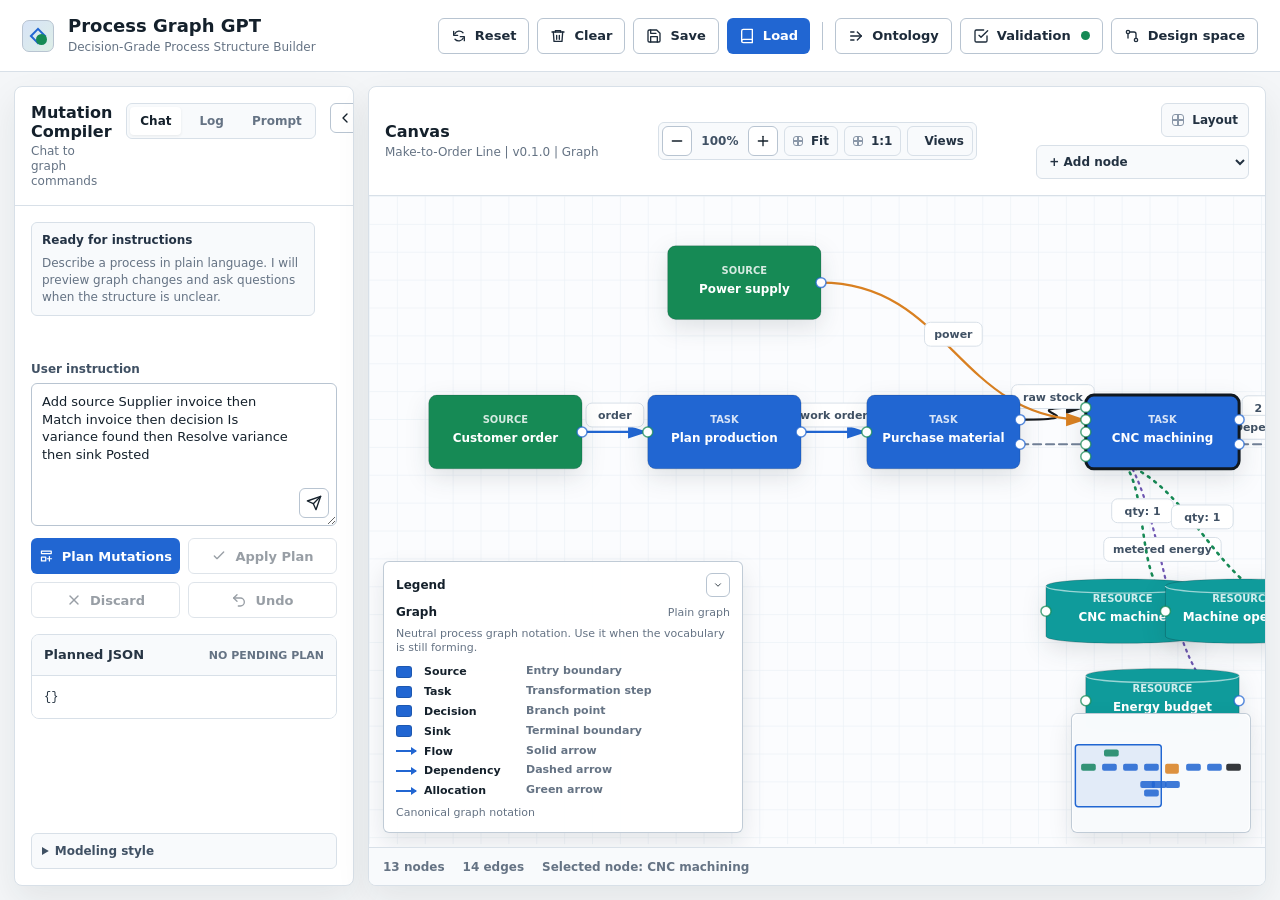
==== index.html @ a666ab30 "Initial process graph builder" ====
<!doctype html>
<html lang="en">
  <head>
    <meta charset="utf-8" />
    <meta name="viewport" content="width=device-width, initial-scale=1" />
    <title>Process Graph GPT + Canvas</title>
    <link rel="icon" href="data:," />
    <link rel="stylesheet" href="./styles.css?v=20260603k" />
  </head>
  <body>
    <div class="app-shell">
      <header class="topbar">
        <div class="brand">
          <span class="brand-mark" aria-hidden="true"></span>
          <div>
            <h1>Process Graph GPT</h1>
            <p>Decision-Grade Process Structure Builder</p>
          </div>
        </div>
        <div class="topbar-actions" aria-label="Graph actions">
          <button class="button secondary" id="resetGraphButton" type="button">
            <svg viewBox="0 0 24 24" aria-hidden="true"><path d="M4 5v6h6M20 19v-6h-6" /><path d="M5.6 9A7.5 7.5 0 0 1 18 7.1M18.4 15A7.5 7.5 0 0 1 6 16.9" /></svg>
            Reset
          </button>
          <button class="button secondary" id="clearGraphButton" type="button">
            <svg viewBox="0 0 24 24" aria-hidden="true"><path d="M3 6h18" /><path d="M8 6V4h8v2" /><path d="M19 6l-1 14H6L5 6" /><path d="M10 11v6M14 11v6" /></svg>
            Clear
          </button>
          <input id="importFileInput" type="file" accept="application/json,.json" hidden />
          <button class="button secondary" id="openSaveButton" type="button">
            <svg viewBox="0 0 24 24" aria-hidden="true"><path d="M19 21H5a2 2 0 0 1-2-2V5a2 2 0 0 1 2-2h11l5 5v11a2 2 0 0 1-2 2Z" /><path d="M17 21v-8H7v8" /><path d="M7 3v5h8" /></svg>
            Save
          </button>
          <button class="button primary" id="openLoadButton" type="button">
            <svg viewBox="0 0 24 24" aria-hidden="true"><path d="M4 19.5A2.5 2.5 0 0 1 6.5 17H20" /><path d="M6.5 2H20v20H6.5A2.5 2.5 0 0 1 4 19.5v-15A2.5 2.5 0 0 1 6.5 2Z" /></svg>
            Load
          </button>
          <span class="topbar-divider" aria-hidden="true"></span>
          <button class="button secondary" id="openOntologyButton" type="button">
            <svg viewBox="0 0 24 24" aria-hidden="true"><path d="M4 12h16" /><path d="m14 6 6 6-6 6" /><path d="M4 6h5" /><path d="M4 18h5" /></svg>
            Ontology
          </button>
          <button class="button secondary" id="openValidationButton" type="button">
            <svg viewBox="0 0 24 24" aria-hidden="true"><path d="m9 11 3 3L22 4" /><path d="M21 12v7a2 2 0 0 1-2 2H5a2 2 0 0 1-2-2V5a2 2 0 0 1 2-2h11" /></svg>
            Validation
            <span class="validation-status-dot" id="validationStatusDot" aria-hidden="true"></span>
          </button>
          <button class="button secondary" id="openDesignSpaceButton" type="button">
            <svg viewBox="0 0 24 24" aria-hidden="true"><circle cx="6" cy="6" r="2.5" /><circle cx="18" cy="18" r="2.5" /><path d="M8.5 6H15a3 3 0 0 1 3 3v6" /><path d="M6 8.5V15" /></svg>
            Design space
          </button>
        </div>
      </header>

      <main class="workspace" id="workspace">
        <aside class="panel chat-panel" id="leftPanel" aria-label="Mutation compiler">
          <div class="panel-header">
            <div>
              <h2>Mutation Compiler</h2>
              <p>Chat to graph commands</p>
            </div>
            <div class="tab-row" role="tablist" aria-label="Compiler views">
              <button class="tab is-active" type="button" data-tab="chat">Chat</button>
              <button class="tab" type="button" data-tab="log">Log</button>
              <button class="tab" type="button" data-tab="prompt">Prompt</button>
            </div>
            <button class="icon-button panel-toggle" id="toggleLeftPanelButton" type="button" title="Collapse left panel" aria-label="Collapse left menu" aria-expanded="true">
              <svg viewBox="0 0 24 24" aria-hidden="true"><path d="m15 6-6 6 6 6" /></svg>
            </button>
          </div>

          <section class="tab-panel is-active" id="chatTab">
            <div class="chat-scroll" id="chatScroll" aria-live="polite"></div>
            <div class="instruction-box">
              <label class="field">
                <span>User instruction</span>
                <textarea id="chatInput" rows="7">Add source Supplier invoice then Match invoice then decision Is variance found then Resolve variance then sink Posted</textarea>
              </label>
              <button class="icon-button send-instruction" id="sendInstructionButton" type="button" title="Send instruction">
                <svg viewBox="0 0 24 24" aria-hidden="true"><path d="M22 2 11 13" /><path d="m22 2-7 20-4-9-9-4Z" /></svg>
              </button>
            </div>
            <div class="button-row compiler-actions">
              <button class="button primary" id="planMutationsButton" type="button">
                <svg viewBox="0 0 24 24" aria-hidden="true"><path d="M4 4h16v4H4z" /><path d="M4 14h7v6H4z" /><path d="M17 13v7" /><path d="M13.5 16.5h7" /></svg>
                Plan Mutations
              </button>
              <button class="button secondary" id="applyPlanButton" type="button" disabled>
                <svg viewBox="0 0 24 24" aria-hidden="true"><path d="m5 12 4 4L19 6" /></svg>
                Apply Plan
              </button>
              <button class="button secondary" id="discardPlanButton" type="button" disabled>
                <svg viewBox="0 0 24 24" aria-hidden="true"><path d="M18 6 6 18" /><path d="m6 6 12 12" /></svg>
                Discard
              </button>
              <button class="button secondary" id="undoButton" type="button" disabled>
                <svg viewBox="0 0 24 24" aria-hidden="true"><path d="M9 14 4 9l5-5" /><path d="M4 9h10a6 6 0 0 1 0 12h-3" /></svg>
                Undo
              </button>
            </div>
            <div class="compiler-output">
              <div class="output-heading">
                <h3>Planned JSON</h3>
                <span id="planStatus">No pending plan</span>
              </div>
              <pre id="planPreview">{}</pre>
            </div>
          </section>

          <section class="tab-panel" id="logTab">
            <div class="mutation-log" id="mutationLog"></div>
          </section>

          <section class="tab-panel" id="promptTab">
            <div class="prompt-card">
              <h3>Compiler System Prompt</h3>
              <pre id="promptTemplate"></pre>
            </div>
          </section>

          <details class="modeling-style-section">
            <summary>Modeling style</summary>
            <div class="style-options" id="modelingStyleOptions"></div>
          </details>
        </aside>

        <section class="canvas-region" aria-label="Canvas">
          <div class="canvas-toolbar">
            <div>
              <h2>Canvas</h2>
              <p id="graphSubtitle">Graph model is the source of truth</p>
            </div>
            <div class="canvas-controls" aria-label="Canvas view controls">
              <button class="icon-button" type="button" id="zoomOutButton" title="Zoom out">
                <svg viewBox="0 0 24 24" aria-hidden="true"><path d="M5 12h14" /></svg>
              </button>
              <span id="zoomLevelLabel">100%</span>
              <button class="icon-button" type="button" id="zoomInButton" title="Zoom in">
                <svg viewBox="0 0 24 24" aria-hidden="true"><path d="M12 5v14" /><path d="M5 12h14" /></svg>
              </button>
              <button class="tool compact" type="button" id="fitCanvasButton" title="Fit graph to view">
                <span aria-hidden="true"></span> Fit
              </button>
              <button class="tool compact" type="button" id="resetViewButton" title="Reset zoom and pan">
                <span aria-hidden="true"></span> 1:1
              </button>
              <button class="tool compact" type="button" id="viewsButton" title="Views and filters" aria-haspopup="true" aria-expanded="false">
                <svg viewBox="0 0 24 24" aria-hidden="true"><path d="M3 5h18l-7 8v6l-4-2v-4z" /></svg> Views
              </button>
            </div>
            <div class="tool-palette" aria-label="Create nodes">
              <button class="tool layout" type="button" id="autoLayoutButton" title="Layout graph">
                <span aria-hidden="true"></span> Layout
              </button>
              <select class="tool-select" id="addNodeSelect" aria-label="Add a node to the canvas" title="Add a node">
                <option value="" selected>+ Add node</option>
                <option value="source">Source</option>
                <option value="task">Task</option>
                <option value="decision">Decision</option>
                <option value="sink">Sink</option>
                <option value="resource">Resource</option>
              </select>
            </div>
          </div>
          <div class="canvas-frame">
            <svg id="graphCanvas" role="img" aria-label="Editable process graph canvas"></svg>
            <div class="notation-legend" id="notationLegend" aria-live="polite"></div>
            <div class="canvas-minimap" id="canvasMinimap" aria-label="Canvas minimap"></div>
            <div class="views-popover" id="viewsPopover" aria-label="Views and filters" hidden>
              <div class="views-popover-header">
                <strong>Views &amp; filters</strong>
                <button class="icon-button" id="viewsCloseButton" type="button" title="Close" aria-label="Close views">
                  <svg viewBox="0 0 24 24" aria-hidden="true"><path d="M18 6 6 18" /><path d="m6 6 12 12" /></svg>
                </button>
              </div>
              <p class="views-hint">Dims everything outside the view. The graph is never changed.</p>
              <div class="views-section">
                <span class="views-label">Flow kinds</span>
                <div class="views-chips" id="viewFlowKindChips"></div>
              </div>
              <div class="views-section">
                <span class="views-label">Edge types</span>
                <div class="views-chips" id="viewEdgeTypeChips"></div>
              </div>
              <div class="views-section">
                <span class="views-label">Node types</span>
                <div class="views-chips" id="viewNodeTypeChips"></div>
              </div>
              <label class="checkbox-field">
                <input type="checkbox" id="viewFocusSelection" />
                <span>Focus on selection (1 hop)</span>
              </label>
              <button class="button secondary full" id="viewClearButton" type="button">Show full graph</button>
              <div class="views-section saved-views">
                <span class="views-label">Saved views</span>
                <div class="saved-views-list" id="savedViewsList"></div>
                <div class="saved-views-save">
                  <input type="text" id="savedViewNameInput" placeholder="View name" aria-label="Saved view name" />
                  <button class="button secondary" id="saveViewButton" type="button">Save current view</button>
                </div>
              </div>
            </div>
          </div>
          <div class="statusbar">
            <span id="nodeCount">0 nodes</span>
            <span id="edgeCount">0 edges</span>
            <span id="selectedStatus">Nothing selected</span>
            <span class="view-status" id="viewStatus" hidden></span>
          </div>
        </section>

      </main>
    </div>

    <div class="toast" id="toast" role="status" aria-live="polite"></div>

    <dialog class="library-dialog" id="libraryDialog" aria-label="Open or import a graph">
      <div class="library-header">
        <h2>Open / Import</h2>
        <button class="icon-button" id="closeLibraryButton" type="button" title="Close" aria-label="Close">
          <svg viewBox="0 0 24 24" aria-hidden="true"><path d="M18 6 6 18" /><path d="m6 6 12 12" /></svg>
        </button>
      </div>
      <div class="library-save-row">
        <button class="button primary full" id="openFilePickerButton" type="button">
          <svg viewBox="0 0 24 24" aria-hidden="true"><path d="M4 19.5A2.5 2.5 0 0 1 6.5 17H20" /><path d="M6.5 2H20v20H6.5A2.5 2.5 0 0 1 4 19.5v-15A2.5 2.5 0 0 1 6.5 2Z" /></svg>
          Open JSON file
        </button>
        <button class="button secondary full" id="importFromFileButton" type="button">
          <svg viewBox="0 0 24 24" aria-hidden="true"><path d="M12 15V3" /><path d="m7 8 5-5 5 5" /><path d="M5 21h14" /></svg>
          Import JSON file
        </button>
      </div>
      <div class="library-list" id="libraryList"></div>
    </dialog>

    <dialog class="library-dialog" id="saveDialog" aria-label="Save graph">
      <div class="library-header">
        <h2>Save</h2>
        <button class="icon-button" id="closeSaveButton" type="button" title="Close" aria-label="Close save">
          <svg viewBox="0 0 24 24" aria-hidden="true"><path d="M18 6 6 18" /><path d="m6 6 12 12" /></svg>
        </button>
      </div>
      <div class="save-dialog-body">
        <label class="field">
          <span>Graph name</span>
          <input id="saveGraphName" type="text" placeholder="Graph name" aria-label="Graph name" />
        </label>
        <button class="button primary full" id="saveToLibraryButton" type="button">
          <svg viewBox="0 0 24 24" aria-hidden="true"><path d="M19 21H5a2 2 0 0 1-2-2V5a2 2 0 0 1 2-2h11l5 5v11a2 2 0 0 1-2 2Z" /><path d="M17 21v-8H7v8" /><path d="M7 3v5h8" /></svg>
          Save to Library
        </button>
        <div class="file-save-status" id="fileSaveStatus">No opened file</div>
        <button class="button primary full" id="saveToOpenedFileButton" type="button">
          <svg viewBox="0 0 24 24" aria-hidden="true"><path d="M19 21H5a2 2 0 0 1-2-2V5a2 2 0 0 1 2-2h11l5 5v11a2 2 0 0 1-2 2Z" /><path d="M17 21v-8H7v8" /><path d="M7 3v5h8" /></svg>
          Save to opened file
        </button>
        <button class="button secondary full" id="saveAsFileButton" type="button">
          <svg viewBox="0 0 24 24" aria-hidden="true"><path d="M12 3v12" /><path d="m7 10 5 5 5-5" /><path d="M5 21h14" /></svg>
          Save as JSON file
        </button>
        <button class="button secondary full" id="saveExportJsonButton" type="button">
          <svg viewBox="0 0 24 24" aria-hidden="true"><path d="M12 3v12" /><path d="m7 10 5 5 5-5" /><path d="M5 21h14" /></svg>
          Export JSON
        </button>
        <button class="button secondary full" id="saveExportMarkdownButton" type="button">
          <svg viewBox="0 0 24 24" aria-hidden="true"><path d="M12 3v12" /><path d="m7 10 5 5 5-5" /><path d="M5 21h14" /></svg>
          Export Markdown
        </button>
        <button class="button secondary full" id="saveExportDesignSpaceButton" type="button">
          <svg viewBox="0 0 24 24" aria-hidden="true"><circle cx="6" cy="6" r="2.5" /><circle cx="18" cy="18" r="2.5" /><path d="M8.5 6H15a3 3 0 0 1 3 3v6" /><path d="M6 8.5V15" /></svg>
          Export design space
        </button>
        <button class="button secondary full" id="saveCopyJsonButton" type="button">
          <svg viewBox="0 0 24 24" aria-hidden="true"><rect x="8" y="8" width="11" height="11" rx="2" /><path d="M5 15H4a2 2 0 0 1-2-2V5a2 2 0 0 1 2-2h8a2 2 0 0 1 2 2v1" /></svg>
          Copy JSON
        </button>
      </div>
    </dialog>

    <dialog class="element-editor-dialog" id="elementEditorDialog" aria-label="Element editor">
      <div class="element-editor-header">
        <h2 id="elementEditorTitle">Edit element</h2>
        <div class="element-editor-tabs tab-row" role="tablist" aria-label="Editor views">
          <button class="tab is-active" type="button" data-editor-tab="details">Details</button>
          <button class="tab" type="button" data-editor-tab="constraints">Constraints</button>
        </div>
        <button class="icon-button" id="closeElementEditorButton" type="button" title="Close" aria-label="Close element editor">
          <svg viewBox="0 0 24 24" aria-hidden="true"><path d="M18 6 6 18" /><path d="m6 6 12 12" /></svg>
        </button>
      </div>
      <div class="element-editor-body">
        <div class="editor-tab-panel is-active" id="editorDetailsPanel">
          <section class="inspector-section" id="inspectorContent"></section>
        </div>
        <div class="editor-tab-panel" id="editorConstraintsPanel">
          <section class="inspector-section" id="elementConstraints"></section>
        </div>
      </div>
    </dialog>

    <dialog class="library-dialog app-dialog" id="ontologyDialog" aria-label="Ontology">
      <div class="library-header">
        <h2>Ontology</h2>
        <button class="icon-button" id="closeOntologyButton" type="button" title="Close" aria-label="Close ontology">
          <svg viewBox="0 0 24 24" aria-hidden="true"><path d="M18 6 6 18" /><path d="m6 6 12 12" /></svg>
        </button>
      </div>
      <div class="app-dialog-body">
        <section class="inspector-section">
          <label class="field">
            <span>Search ontology</span>
            <input id="ontologySearchInput" type="search" placeholder="Find type, property, edge, resource..." />
          </label>
          <button class="button secondary full" id="inferOntologyButton" type="button">
            <svg viewBox="0 0 24 24" aria-hidden="true"><path d="M4 12h16" /><path d="m14 6 6 6-6 6" /><path d="M4 6h5" /><path d="M4 18h5" /></svg>
            Infer From Graph
          </button>
        </section>
        <section class="inspector-section ontology-content" id="ontologyContent"></section>
      </div>
    </dialog>


    <dialog class="library-dialog app-dialog" id="validationDialog" aria-label="Validation">
      <div class="library-header">
        <div class="validation-dialog-title">
          <h2>Validation</h2>
          <span id="readinessBadge">Checking</span>
        </div>
        <button class="icon-button" id="closeValidationButton" type="button" title="Close" aria-label="Close validation">
          <svg viewBox="0 0 24 24" aria-hidden="true"><path d="M18 6 6 18" /><path d="m6 6 12 12" /></svg>
        </button>
      </div>
      <div class="app-dialog-body">
        <section class="inspector-section validation-section">
          <label class="checkbox-field">
            <input type="checkbox" id="allowCyclesInput" />
            <span>Allow rework cycles</span>
          </label>
          <label class="checkbox-field">
            <input type="checkbox" id="validateViewInput" />
            <span>Validate current view only</span>
          </label>
          <div class="validation-scope-note" id="validationScopeNote" hidden></div>
          <div class="validation-list" id="validationList"></div>
        </section>
      </div>
    </dialog>

    <dialog class="library-dialog app-dialog" id="designSpaceDialog" aria-label="Design space">
      <div class="library-header">
        <h2>Design space</h2>
        <button class="icon-button" id="closeDesignSpaceButton" type="button" title="Close" aria-label="Close design space">
          <svg viewBox="0 0 24 24" aria-hidden="true"><path d="M18 6 6 18" /><path d="m6 6 12 12" /></svg>
        </button>
      </div>
      <div class="app-dialog-body">
        <section class="inspector-section design-space-section">
          <h3>Decision variables</h3>
          <p class="type-help">Derived from element annotations (read-only). Mark a property variable, add a node variant, or flag an edge reroutable/eliminable to populate this.</p>
          <div class="design-space-variables" id="designSpaceVariables"></div>
        </section>
        <section class="inspector-section design-space-section">
          <h3>Objectives</h3>
          <p class="type-help">What the external search optimizes or must satisfy. Metric is free text; examples: margin_gain, feasibility, uncertainty, throughput, change_cost, change_time.</p>
          <div class="design-space-objectives" id="designSpaceObjectives"></div>
        </section>
        <section class="inspector-section design-space-section">
          <h3>Budgets</h3>
          <p class="type-help">Limits the search must respect (e.g. total change_cost or change_time).</p>
          <div class="design-space-budgets" id="designSpaceBudgets"></div>
        </section>
        <section class="inspector-section design-space-section">
          <h3>Notes</h3>
          <label class="field">
            <span>Guidance for the LLM &rarr; tool conversion</span>
            <textarea id="designSpaceNotes" rows="4" placeholder="Free-text guidance: what to explore, trade-offs, and the intent behind the move set."></textarea>
          </label>
        </section>
      </div>
    </dialog>

    <script src="./app.js?v=20260603l" defer></script>
  </body>
</html>
---- styles.css ----
:root {
  color-scheme: light;
  --bg: #f4f6f8;
  --surface: #ffffff;
  --surface-2: #f8fafc;
  --canvas: #fbfcfe;
  --text: #14202b;
  --muted: #657384;
  --faint: #8a97a8;
  --border: #d8e0e8;
  --border-strong: #b8c4d1;
  --blue: #2166d2;
  --blue-soft: #e8f0ff;
  --green: #168a55;
  --green-soft: #e5f6ed;
  --orange: #d98021;
  --orange-soft: #fff0dc;
  --black: #15181d;
  --danger: #bd2c2c;
  --danger-soft: #fff0f0;
  --shadow: 0 14px 34px rgba(20, 32, 43, 0.08);
  --radius: 8px;
  --radius-sm: 6px;
  --font: Inter, ui-sans-serif, system-ui, -apple-system, BlinkMacSystemFont, "Segoe UI", Arial, sans-serif;
}

* {
  box-sizing: border-box;
}

html,
body {
  height: 100%;
}

body {
  margin: 0;
  min-width: 320px;
  background: var(--bg);
  color: var(--text);
  font-family: var(--font);
  letter-spacing: 0;
}

button,
input,
select,
textarea {
  font: inherit;
}

button {
  border: 0;
}

.app-shell {
  height: 100vh;
  min-height: 0;
  display: flex;
  flex-direction: column;
  overflow: hidden;
}

.topbar {
  height: 72px;
  display: flex;
  align-items: center;
  justify-content: space-between;
  gap: 24px;
  padding: 0 22px;
  background: var(--surface);
  border-bottom: 1px solid var(--border);
}

.brand {
  display: flex;
  align-items: center;
  gap: 14px;
  min-width: 0;
}

.brand-mark {
  width: 32px;
  height: 32px;
  border-radius: 7px;
  background:
    linear-gradient(135deg, rgba(33, 102, 210, 0.18), rgba(22, 138, 85, 0.14)),
    #ffffff;
  border: 1px solid var(--border-strong);
  position: relative;
  flex: 0 0 auto;
}

.brand-mark::before,
.brand-mark::after {
  content: "";
  position: absolute;
  inset: 9px;
  border: 2px solid var(--blue);
  transform: rotate(45deg);
}

.brand-mark::after {
  width: 7px;
  height: 7px;
  inset: auto 6px 6px auto;
  border-radius: 50%;
  background: var(--green);
  border-color: var(--green);
  transform: none;
}

h1,
h2,
h3,
p {
  margin: 0;
}

h1 {
  font-size: 18px;
  line-height: 1.15;
  font-weight: 720;
}

.brand p,
.panel-header p,
.canvas-toolbar p {
  margin-top: 3px;
  color: var(--muted);
  font-size: 12px;
  line-height: 1.25;
}

.topbar-actions,
.button-row,
.tool-palette,
.tab-row {
  display: flex;
  align-items: center;
  gap: 8px;
}

.definition-actions {
  justify-content: flex-end;
  flex-wrap: wrap;
}

.tab-panel > .button-row {
  margin-top: 12px;
}

.compiler-actions {
  display: grid;
  grid-template-columns: repeat(2, minmax(0, 1fr));
  align-items: stretch;
}

.compiler-actions .button {
  width: 100%;
  min-width: 0;
  padding-inline: 8px;
}

.workspace {
  min-height: 0;
  flex: 1;
  display: grid;
  --left-col: minmax(284px, 340px);
  grid-template-columns: var(--left-col) minmax(460px, 1fr);
  gap: 14px;
  padding: 14px;
}

.workspace.left-collapsed {
  --left-col: 48px;
}

.panel,
.canvas-region {
  min-height: 0;
  background: var(--surface);
  border: 1px solid var(--border);
  border-radius: var(--radius);
  box-shadow: var(--shadow);
}

.panel {
  display: flex;
  flex-direction: column;
  overflow: hidden;
}

.panel.is-collapsed {
  min-width: 48px;
}

.panel-header,
.canvas-toolbar {
  display: flex;
  align-items: flex-start;
  justify-content: space-between;
  gap: 14px;
  padding: 16px;
  border-bottom: 1px solid var(--border);
}

.panel-header.compact {
  align-items: stretch;
  padding: 12px;
  flex-direction: row;
}

.panel-toggle {
  flex: 0 0 auto;
}

.chat-panel.is-collapsed .panel-header {
  height: 100%;
  align-items: center;
  justify-content: center;
  padding: 8px;
  border-bottom: 0;
}

.chat-panel.is-collapsed {
  position: relative;
}

.chat-panel.is-collapsed::after {
  content: "Menu";
  position: absolute;
  left: 50%;
  top: 58px;
  transform: translateX(-50%);
  writing-mode: vertical-rl;
  color: var(--muted);
  font-size: 11px;
  font-weight: 760;
  letter-spacing: 0;
}

.chat-panel.is-collapsed .panel-header > div,
.chat-panel.is-collapsed .tab-panel,
.chat-panel.is-collapsed .modeling-style-section {
  display: none;
}

h2 {
  font-size: 16px;
  line-height: 1.2;
  font-weight: 720;
}

h3 {
  color: #273544;
  font-size: 13px;
  line-height: 1.2;
  font-weight: 720;
}

.tab-row {
  padding: 3px;
  background: var(--surface-2);
  border: 1px solid var(--border);
  border-radius: var(--radius-sm);
}

.tab {
  min-height: 28px;
  padding: 0 10px;
  border-radius: 4px;
  background: transparent;
  color: var(--muted);
  cursor: pointer;
  font-size: 12px;
  font-weight: 650;
}

.tab.is-active {
  background: var(--surface);
  color: var(--text);
  box-shadow: 0 1px 3px rgba(20, 32, 43, 0.08);
}

.tab-panel {
  display: none;
  min-height: 0;
  flex: 1;
  overflow: auto;
  padding: 16px;
}

#chatTab.is-active {
  display: flex;
  flex-direction: column;
}

.chat-scroll {
  min-height: 128px;
  max-height: 260px;
  overflow-y: auto;
  display: grid;
  align-content: start;
  gap: 8px;
  margin-bottom: 12px;
  padding-right: 4px;
}

.chat-message {
  display: grid;
  gap: 6px;
  max-width: 94%;
  padding: 10px;
  border: 1px solid var(--border);
  border-radius: var(--radius-sm);
  background: var(--surface-2);
}

.chat-message.user {
  justify-self: end;
  background: var(--blue-soft);
  border-color: rgba(33, 102, 210, 0.24);
}

.chat-message.assistant {
  justify-self: start;
}

.chat-message strong {
  color: #243345;
  font-size: 12px;
  line-height: 1.3;
}

.chat-message p,
.chat-message li {
  color: var(--muted);
  font-size: 12px;
  line-height: 1.4;
}

.chat-message p,
.chat-message ul {
  margin: 0;
}

.chat-message ul {
  padding-left: 18px;
}

.instruction-box {
  position: relative;
}

.instruction-box textarea {
  padding-right: 48px;
}

.send-instruction {
  position: absolute;
  right: 8px;
  bottom: 8px;
  color: var(--blue);
}

.modeling-style-section {
  display: grid;
  gap: 10px;
  margin: 0 16px 16px;
  padding: 10px;
  border: 1px solid var(--border);
  border-radius: var(--radius-sm);
  background: var(--surface-2);
}

.modeling-style-section summary {
  cursor: pointer;
  color: #405164;
  font-size: 12px;
  font-weight: 720;
}

.modeling-style-section[open] summary {
  margin-bottom: 10px;
}

.style-options {
  display: grid;
  grid-template-columns: 1fr 1fr;
  gap: 8px;
}

.style-option {
  min-height: 34px;
  display: flex;
  align-items: center;
  gap: 8px;
  padding: 7px 9px;
  border: 1px solid var(--border);
  border-radius: var(--radius-sm);
  background: var(--surface-2);
  color: #233242;
  cursor: pointer;
  font-size: 12px;
  font-weight: 720;
}

.style-option input {
  width: 14px;
  min-height: 14px;
}

.tab-panel.is-active {
  display: block;
}

.field {
  display: grid;
  gap: 7px;
}

.field span,
.checkbox-field span {
  color: #405164;
  font-size: 12px;
  font-weight: 680;
}

textarea,
input,
select {
  width: 100%;
  min-height: 36px;
  border: 1px solid var(--border-strong);
  border-radius: var(--radius-sm);
  background: #ffffff;
  color: var(--text);
  padding: 9px 10px;
  outline: none;
  font-size: 13px;
  line-height: 1.35;
}

textarea {
  resize: vertical;
  min-height: 132px;
}

textarea:focus,
input:focus,
select:focus {
  border-color: var(--blue);
  box-shadow: 0 0 0 3px rgba(33, 102, 210, 0.14);
}

.button {
  min-height: 36px;
  display: inline-flex;
  align-items: center;
  justify-content: center;
  gap: 8px;
  padding: 0 12px;
  border-radius: var(--radius-sm);
  cursor: pointer;
  font-size: 13px;
  font-weight: 700;
  transition: transform 160ms ease, background 160ms ease, border 160ms ease, color 160ms ease;
  white-space: nowrap;
}

.button svg,
.icon-button svg {
  width: 16px;
  height: 16px;
  fill: none;
  stroke: currentColor;
  stroke-width: 2;
  stroke-linecap: round;
  stroke-linejoin: round;
}

.button.primary {
  background: var(--blue);
  color: #ffffff;
}

.button.secondary {
  background: #ffffff;
  color: #1d2b3a;
  border: 1px solid var(--border-strong);
}

.button.full {
  width: 100%;
}

.button:disabled {
  cursor: not-allowed;
  opacity: 0.45;
}

.button:not(:disabled):hover,
.tool:hover,
.icon-button:hover {
  transform: translateY(-1px);
}

.compiler-output {
  margin-top: 16px;
  border: 1px solid var(--border);
  border-radius: var(--radius);
  overflow: hidden;
}

.output-heading,
.section-title {
  display: flex;
  align-items: center;
  justify-content: space-between;
  gap: 10px;
}

.section-toggle {
  display: inline-flex;
  align-items: center;
  gap: 8px;
  min-height: 30px;
  padding: 0;
  background: transparent;
  color: var(--text);
  cursor: pointer;
  font-size: 13px;
  font-weight: 760;
}

.section-toggle small {
  color: var(--muted);
  font-size: 11px;
  font-weight: 760;
}

.output-heading {
  padding: 12px;
  background: var(--surface-2);
  border-bottom: 1px solid var(--border);
}

.output-heading span,
#readinessBadge {
  color: var(--muted);
  font-size: 11px;
  font-weight: 760;
  text-transform: uppercase;
}

pre {
  margin: 0;
  white-space: pre-wrap;
  word-break: break-word;
  color: #263442;
  font: 12px/1.5 "SFMono-Regular", Consolas, "Liberation Mono", monospace;
}

#planPreview,
#promptTemplate {
  max-height: 360px;
  overflow: auto;
  padding: 12px;
  background: #ffffff;
}

.prompt-card {
  border: 1px solid var(--border);
  border-radius: var(--radius);
  overflow: hidden;
}

.prompt-card h3 {
  padding: 12px;
  background: var(--surface-2);
  border-bottom: 1px solid var(--border);
}

.mutation-log {
  display: grid;
  gap: 10px;
}

.log-entry,
.validation-item,
.resource-item,
.constraint-item {
  border: 1px solid var(--border);
  border-radius: var(--radius-sm);
  background: var(--surface-2);
  padding: 10px;
}

.log-entry strong,
.validation-item strong {
  display: block;
  color: #263442;
  font-size: 12px;
  line-height: 1.3;
}

.log-entry span,
.validation-item span,
.resource-item span,
.constraint-item span {
  display: block;
  margin-top: 4px;
  color: var(--muted);
  font-size: 12px;
  line-height: 1.35;
}

.canvas-region {
  display: flex;
  flex-direction: column;
  overflow: hidden;
}

.canvas-toolbar {
  align-items: center;
  flex-wrap: wrap;
}

.canvas-controls {
  display: inline-flex;
  align-items: center;
  gap: 6px;
  padding: 3px;
  border: 1px solid var(--border);
  border-radius: var(--radius-sm);
  background: var(--surface-2);
}

.canvas-controls #zoomLevelLabel {
  min-width: 44px;
  color: #405164;
  font-size: 12px;
  font-weight: 760;
  text-align: center;
}

.tool-palette {
  flex-wrap: wrap;
  justify-content: flex-end;
}

.tool {
  min-height: 34px;
  display: inline-flex;
  align-items: center;
  gap: 8px;
  padding: 0 10px;
  border-radius: var(--radius-sm);
  background: var(--surface-2);
  border: 1px solid var(--border);
  color: #233242;
  cursor: pointer;
  font-size: 12px;
  font-weight: 760;
}

.tool span {
  width: 12px;
  height: 12px;
  border-radius: 3px;
  display: inline-block;
}

.tool-select {
  min-height: 34px;
  padding: 0 8px;
  border-radius: var(--radius-sm);
  background: var(--surface-2);
  border: 1px solid var(--border);
  color: #233242;
  cursor: pointer;
  font-size: 12px;
  font-weight: 760;
  font-family: inherit;
}

.tool.source span {
  background: var(--green);
}

.tool.layout span {
  background:
    linear-gradient(90deg, transparent 44%, var(--faint) 44%, var(--faint) 56%, transparent 56%),
    linear-gradient(0deg, transparent 44%, var(--faint) 44%, var(--faint) 56%, transparent 56%);
  border: 1px solid var(--faint);
}

.tool.task span {
  background: var(--blue);
}

.tool.decision span {
  background: var(--orange);
  transform: rotate(45deg);
}

.tool.sink span {
  background: var(--black);
}

.tool.resource span {
  background: #0f9b9b;
  border-radius: 6px / 3px;
}

.tool.compact {
  min-height: 30px;
  padding: 0 8px;
}

.tool.compact span {
  width: 10px;
  height: 10px;
  border: 1px solid var(--faint);
  background:
    linear-gradient(90deg, transparent 42%, var(--faint) 42%, var(--faint) 58%, transparent 58%),
    linear-gradient(0deg, transparent 42%, var(--faint) 42%, var(--faint) 58%, transparent 58%);
}

.canvas-frame {
  position: relative;
  min-height: 0;
  flex: 1;
  background: var(--canvas);
  overflow: hidden;
}

.notation-legend {
  position: absolute;
  left: 14px;
  bottom: 14px;
  width: min(360px, calc(100% - 28px));
  max-height: 42%;
  overflow: auto;
  padding: 11px 12px;
  border: 1px solid rgba(184, 196, 209, 0.88);
  border-radius: var(--radius-sm);
  background: rgba(255, 255, 255, 0.93);
  box-shadow: 0 10px 24px rgba(20, 32, 43, 0.1);
  color: var(--text);
  pointer-events: auto;
}

.legend-bar {
  display: flex;
  align-items: center;
  justify-content: space-between;
  gap: 10px;
}

.legend-bar-label {
  font-size: 12px;
  font-weight: 720;
  color: var(--text);
}

.legend-bar .icon-button {
  width: 24px;
  height: 24px;
}

.legend-chevron {
  transition: transform 0.15s ease;
}

.notation-legend.is-collapsed .legend-chevron {
  transform: rotate(-90deg);
}

.legend-body {
  margin-top: 8px;
}

.notation-legend.is-collapsed {
  max-height: none;
  overflow: hidden;
}

.legend-heading {
  display: flex;
  align-items: baseline;
  justify-content: space-between;
  gap: 10px;
}

.legend-heading strong {
  font-size: 12px;
}

.legend-heading span,
.legend-row small,
.legend-refs,
.notation-legend p {
  color: var(--muted);
  font-size: 11px;
  line-height: 1.35;
}

.notation-legend p {
  margin: 6px 0 8px;
}

.legend-grid {
  display: grid;
  grid-template-columns: 1fr;
  gap: 5px;
}

.legend-row {
  display: grid;
  grid-template-columns: 22px 96px 1fr;
  align-items: center;
  gap: 6px;
  font-size: 11px;
  font-weight: 720;
}

.legend-node-swatch {
  width: 16px;
  height: 12px;
  border-radius: 3px;
  background: var(--blue);
  border: 1px solid rgba(16, 24, 32, 0.18);
  display: inline-block;
}

.legend-edge-swatch {
  width: 20px;
  height: 0;
  border-top: 2px solid #2166d2;
  position: relative;
  display: inline-block;
}

.legend-edge-swatch::after {
  content: "";
  position: absolute;
  right: -1px;
  top: -5px;
  border-left: 6px solid #2166d2;
  border-top: 4px solid transparent;
  border-bottom: 4px solid transparent;
}

.legend-refs {
  margin-top: 8px;
}

.legend-refs a {
  color: #1f56af;
  text-decoration: none;
}

.canvas-minimap {
  position: absolute;
  right: 14px;
  bottom: 14px;
  width: 180px;
  height: 120px;
  border: 1px solid rgba(184, 196, 209, 0.88);
  border-radius: var(--radius-sm);
  background: rgba(255, 255, 255, 0.94);
  box-shadow: 0 10px 24px rgba(20, 32, 43, 0.1);
  overflow: hidden;
  cursor: pointer;
}

.canvas-minimap svg {
  display: block;
  width: 100%;
  height: 100%;
}

.minimap-bg {
  fill: rgba(248, 250, 252, 0.95);
}

.minimap-node {
  fill: #2166d2;
  opacity: 0.86;
}

.minimap-node.source {
  fill: #168a55;
}

.minimap-node.decision {
  fill: #d98021;
}

.minimap-node.sink {
  fill: #15181d;
}

.minimap-viewport {
  fill: rgba(33, 102, 210, 0.1);
  stroke: #2166d2;
  stroke-width: 1.5;
}

#graphCanvas {
  display: block;
  width: 100%;
  height: 100%;
  min-height: 560px;
  cursor: default;
  user-select: none;
  touch-action: none;
}

#graphCanvas.is-panning {
  cursor: grabbing;
}

.statusbar {
  min-height: 38px;
  display: flex;
  align-items: center;
  gap: 18px;
  padding: 0 14px;
  border-top: 1px solid var(--border);
  background: var(--surface-2);
  color: var(--muted);
  font-size: 12px;
  font-weight: 650;
}

.sr-only {
  position: absolute;
  width: 1px;
  height: 1px;
  padding: 0;
  margin: -1px;
  overflow: hidden;
  clip: rect(0, 0, 0, 0);
  white-space: nowrap;
  border: 0;
}

.inspector-section {
  display: grid;
  gap: 12px;
  padding: 14px 16px;
  border-bottom: 1px solid var(--border);
}

.field-grid {
  display: grid;
  grid-template-columns: 1fr 1fr;
  gap: 10px;
}

.checkbox-field {
  display: flex;
  align-items: center;
  gap: 8px;
}

.checkbox-field input {
  width: 16px;
  min-height: 16px;
}

.icon-button {
  width: 30px;
  height: 30px;
  display: inline-flex;
  align-items: center;
  justify-content: center;
  border-radius: var(--radius-sm);
  border: 1px solid var(--border-strong);
  background: #ffffff;
  color: var(--text);
  cursor: pointer;
}

.validation-list,
.resource-list,
.constraint-list,
.list-editor,
.ontology-content {
  display: grid;
  gap: 8px;
}

.validation-item.ok {
  background: var(--green-soft);
  border-color: rgba(22, 138, 85, 0.28);
}

.validation-item.warn {
  background: var(--orange-soft);
  border-color: rgba(217, 128, 33, 0.35);
}

.validation-item.error {
  background: var(--danger-soft);
  border-color: rgba(189, 44, 44, 0.25);
}

.validation-item.info {
  background: var(--blue-soft);
  border-color: rgba(33, 102, 210, 0.28);
}

.validation-scope-note {
  color: var(--blue);
  font-size: 12px;
  line-height: 1.35;
  margin: 2px 0 4px;
  font-weight: 620;
}

.outside-view-notice {
  display: flex;
  flex-direction: column;
  align-items: flex-start;
  gap: 8px;
  margin-bottom: 12px;
  padding: 10px;
  border: 1px solid rgba(33, 102, 210, 0.28);
  border-radius: var(--radius-sm);
  background: var(--blue-soft);
  color: #1b3a66;
  font-size: 12px;
  line-height: 1.35;
}

.resource-item,
.constraint-item {
  display: grid;
  grid-template-columns: 1fr auto;
  gap: 10px;
  align-items: center;
}

.constraint-item {
  align-items: start;
}

.list-row,
.resource-requirement-row,
.flow-row,
.property-row,
.perspective-row,
.ontology-row {
  display: grid;
  gap: 8px;
  padding: 9px;
  border: 1px solid var(--border);
  border-radius: var(--radius-sm);
  background: var(--surface-2);
}

.perspective-row {
  grid-template-columns: 1fr auto;
  align-items: start;
}

.perspective-row .field:first-child {
  grid-column: 1 / -1;
}

.list-row {
  grid-template-columns: 1fr auto;
  align-items: end;
}

.list-row.add-node-form {
  grid-template-columns: 1fr;
}

.resource-requirement-row {
  grid-template-columns: 1fr 84px auto;
  align-items: end;
}

.flow-row {
  grid-template-columns: 1fr 116px 78px 78px auto;
  align-items: end;
}

/* DS-1: quantitative parameter editor (compact, inside a property row block) */
.property-row {
  grid-template-columns: 1fr 1fr auto;
  align-items: end;
  grid-auto-rows: min-content;
}

.property-row-tools {
  display: inline-flex;
  align-items: center;
  gap: 4px;
}

.param-toggle {
  font-weight: 760;
  font-style: italic;
  font-size: 15px;
  line-height: 1;
}

.param-toggle.is-active {
  border-color: var(--blue);
  color: var(--blue);
  background: var(--blue-soft);
}

.param-editor {
  grid-column: 1 / -1;
  display: grid;
  gap: 8px;
  margin-top: 2px;
  padding: 8px;
  border: 1px dashed var(--border-strong);
  border-radius: var(--radius-sm);
  background: var(--surface);
}

.param-row {
  display: grid;
  grid-template-columns: repeat(auto-fit, minmax(96px, 1fr));
  gap: 8px;
  align-items: end;
}

.param-percent {
  align-self: end;
  padding-bottom: 8px;
}

.param-enum {
  grid-column: 1 / -1;
}

.param-help {
  grid-column: 1 / -1;
}

.param-variable-toggle {
  margin-top: 2px;
}

/* DS-6: per-flow economics row (value/cost quantities) */
.flow-econ {
  grid-column: 1 / -1;
  display: grid;
  grid-template-columns: auto 1fr 1fr auto 1fr 1fr;
  gap: 6px;
  align-items: center;
  margin-top: 2px;
}

.flow-econ-label {
  font-size: 11px;
  font-weight: 700;
  color: var(--muted);
}

/* DS-5 / DS-7: small quantity grid (value + unit pairs) */
.quantity-grid {
  display: grid;
  grid-template-columns: auto 1fr 1fr;
  gap: 6px 8px;
  align-items: center;
}

.quantity-label {
  font-size: 12px;
  font-weight: 700;
  color: var(--muted);
}

.change-toggles {
  display: flex;
  flex-wrap: wrap;
  gap: 14px;
  margin-bottom: 6px;
}

.change-moves,
.node-variant {
  border-top: 1px solid var(--border);
  padding-top: 8px;
}

.ontology-group {
  display: grid;
  gap: 8px;
}

.ontology-heading {
  display: flex;
  align-items: center;
  justify-content: space-between;
  gap: 10px;
  padding-top: 6px;
}

.ontology-heading span,
.type-help {
  color: var(--muted);
  font-size: 12px;
  line-height: 1.35;
}

.constraint-meta {
  display: grid;
  justify-items: end;
  align-content: start;
  gap: 6px;
}

.definition-status {
  border: 1px solid var(--border-strong);
  border-radius: 999px;
  color: var(--muted);
  font-size: 11px;
  font-weight: 760;
  padding: 3px 8px;
}

.definition-status.suggested {
  border-color: #9bbcff;
  color: #1f56af;
  background: #eef5ff;
}

.definition-status.custom {
  border-color: #e0bd6c;
  color: #876000;
  background: #fff7df;
}

.definition-status.approved {
  border-color: #94c9ad;
  color: #137447;
  background: #ecf8f1;
}

.ontology-row strong {
  color: #243345;
  font-size: 12px;
  line-height: 1.25;
}

.ontology-row small {
  color: var(--muted);
  font-size: 11px;
  line-height: 1.3;
}

.ontology-row textarea {
  min-height: 64px;
}

.icon-button.danger {
  color: var(--danger);
}

.node-shape {
  cursor: grab;
  filter: drop-shadow(0 8px 12px rgba(18, 31, 45, 0.12));
}

.node-shape-detail,
.node-shape-detail-box {
  fill: none;
  stroke: rgba(255, 255, 255, 0.58);
  stroke-width: 1.4;
  pointer-events: none;
}

.node-shape-detail-box {
  stroke-width: 1.2;
}

.node-shape-accent {
  fill: rgba(255, 255, 255, 0.24);
  pointer-events: none;
}

.node-group.is-selected .node-shape {
  stroke: #101820;
  stroke-width: 3;
}

.node-group.is-preview {
  pointer-events: none;
  opacity: 0.86;
}

.node-group.is-preview .node-shape {
  fill: #929ba6;
  stroke: #5f6873;
  stroke-width: 2;
  stroke-dasharray: 6 4;
  filter: drop-shadow(0 8px 12px rgba(18, 31, 45, 0.08));
}

.node-group.is-preview .node-port {
  fill: #f4f6f8;
  stroke: #6e7782;
}

.node-group.is-preview .node-shape-detail,
.node-group.is-preview .node-shape-detail-box,
.node-group.is-preview .node-shape-accent {
  stroke: #f4f6f8;
}

.node-port {
  fill: #ffffff;
  stroke: rgba(20, 32, 43, 0.45);
  stroke-width: 1.5;
  pointer-events: auto;
}

.node-port.square {
  fill: #f8fbff;
}

.node-port.diamond {
  fill: #fffdf7;
}

.node-port.triangle {
  fill: #fffaf1;
}

.node-port.out {
  stroke: rgba(33, 102, 210, 0.75);
  cursor: crosshair;
}

.node-port.in {
  stroke: rgba(22, 138, 85, 0.75);
}

.node-label {
  pointer-events: none;
  fill: #ffffff;
  font-size: 12px;
  font-weight: 760;
  text-anchor: middle;
}

.node-type-label {
  pointer-events: none;
  fill: rgba(255, 255, 255, 0.82);
  font-size: 10px;
  font-weight: 680;
  text-anchor: middle;
  text-transform: uppercase;
}

.node-sink .node-label,
.node-sink .node-type-label {
  fill: #ffffff;
}

.edge-path {
  fill: none;
  stroke: #718096;
  stroke-width: 2.2;
  stroke-linecap: round;
}

.draft-edge {
  fill: none;
  stroke: #7b8490;
  stroke-width: 2.6;
  stroke-dasharray: 7 5;
  pointer-events: none;
}

.draft-edge.valid {
  stroke: var(--green);
}

.draft-edge.invalid {
  stroke: var(--orange);
}

.edge-path.dependency {
  stroke-dasharray: 8 5;
}

.edge-path.trigger {
  stroke: var(--blue);
}

.edge-path.feedback {
  stroke: var(--orange);
  stroke-dasharray: 6 5;
}

.edge-path.allocation {
  stroke: var(--green);
}

.edge-path.custom {
  stroke: #6f56b3;
  stroke-dasharray: 2 5;
}

.edge-hit {
  fill: none;
  stroke: transparent;
  stroke-width: 14;
  cursor: pointer;
}

.edge-group.is-selected .edge-path {
  stroke: #101820 !important;
  stroke-width: 3 !important;
}

.edge-group.is-preview {
  pointer-events: none;
  opacity: 0.88;
}

.edge-group.is-preview .edge-path {
  stroke: #7b8490 !important;
  stroke-width: 2.6 !important;
  stroke-dasharray: 6 5 !important;
}

.edge-group.is-preview .edge-label-bg {
  fill: #f1f3f5;
  stroke: #aab2bc;
}

.edge-group.is-preview .edge-label {
  fill: #4b5562;
}

.preview-note rect {
  fill: rgba(244, 246, 248, 0.94);
  stroke: #aab2bc;
}

.preview-note text {
  fill: #4b5562;
  font-size: 12px;
  font-weight: 760;
}

.edge-label-bg {
  fill: #ffffff;
  stroke: var(--border);
}

.edge-label {
  fill: #405164;
  font-size: 11px;
  font-weight: 700;
  text-anchor: middle;
}

.toast {
  position: fixed;
  right: 18px;
  bottom: 18px;
  max-width: min(360px, calc(100vw - 36px));
  padding: 12px 14px;
  border-radius: var(--radius);
  background: #101820;
  color: #ffffff;
  box-shadow: var(--shadow);
  font-size: 13px;
  font-weight: 650;
  opacity: 0;
  pointer-events: none;
  transform: translateY(8px);
  transition: opacity 160ms ease, transform 160ms ease;
}

.toast.is-visible {
  opacity: 1;
  transform: translateY(0);
}

@media (max-width: 1180px) {
  .workspace {
    grid-template-columns: minmax(280px, 330px) minmax(420px, 1fr);
  }

  .workspace.left-collapsed {
    grid-template-columns: 48px minmax(420px, 1fr);
  }
}

@media (max-width: 760px) {
  .topbar {
    height: auto;
    align-items: flex-start;
    flex-direction: column;
    padding: 14px;
  }

  .topbar-actions,
  .tool-palette,
  .canvas-controls {
    width: 100%;
    justify-content: flex-start;
    flex-wrap: wrap;
  }

  .workspace {
    grid-template-columns: 1fr;
    padding: 10px;
  }

  .workspace.left-collapsed {
    grid-template-columns: 1fr;
  }

  .chat-panel.is-collapsed .panel-header {
    height: 48px;
  }

  .chat-panel.is-collapsed::after {
    display: none;
  }

  .panel-header,
  .canvas-toolbar {
    align-items: flex-start;
    flex-direction: column;
  }

  #graphCanvas {
    height: 520px;
    min-height: 460px;
    min-width: 920px;
  }

  .canvas-frame {
    flex: 0 0 auto;
    height: 520px;
  }

  .notation-legend {
    left: 10px;
    bottom: 10px;
    width: min(300px, calc(100% - 20px));
    max-height: 34%;
  }

  .canvas-minimap {
    right: 10px;
    top: 10px;
    bottom: auto;
    width: 142px;
    height: 94px;
  }

  .field-grid {
    grid-template-columns: 1fr;
  }

  .style-options,
  .flow-row {
    grid-template-columns: 1fr;
  }

  .statusbar {
    flex-wrap: wrap;
    padding: 10px 14px;
  }
}

/* Graph library dialog */
.library-dialog {
  width: min(560px, 92vw);
  max-height: 80vh;
  padding: 0;
  border: 1px solid var(--border-strong);
  border-radius: var(--radius);
  background: var(--surface);
  color: var(--text);
  box-shadow: var(--shadow);
  font: inherit;
  overflow: hidden;
}

.library-dialog::backdrop {
  background: rgba(15, 28, 40, 0.45);
}

/* Relocated graph-level dialogs (Ontology / Constraints / Validation) reuse the
   library-dialog chrome via .app-dialog and add a scrollable body. */
.app-dialog[open] {
  display: flex;
  flex-direction: column;
}

.app-dialog[open] > .library-header {
  flex: 0 0 auto;
}

.app-dialog-body {
  flex: 1 1 auto;
  min-height: 0;
  overflow-y: auto;
}

.app-dialog-body .inspector-section {
  border-bottom: none;
}

.app-dialog-header-actions {
  display: flex;
  align-items: center;
  gap: 6px;
}

.validation-dialog-title {
  display: flex;
  align-items: baseline;
  gap: 10px;
  min-width: 0;
}

.validation-dialog-title h2 {
  margin: 0;
  font-size: 16px;
}

.validation-dialog-title #readinessBadge {
  font-size: 12px;
  font-weight: 650;
  color: var(--muted);
}

.topbar-divider {
  align-self: stretch;
  width: 1px;
  margin: 4px 4px;
  background: var(--border-strong);
}

.validation-status-dot {
  display: inline-block;
  width: 9px;
  height: 9px;
  margin-left: 2px;
  border-radius: 50%;
  background: var(--muted);
  box-shadow: 0 0 0 2px rgba(255, 255, 255, 0.5);
}

/* Design-space dialog (DS-2): derived-variable list + objective/budget rows. */
.design-space-section h3 {
  margin: 0 0 4px;
  font-size: 14px;
}

.design-space-variables {
  display: flex;
  flex-direction: column;
  gap: 6px;
}

.ds-variable-row {
  display: flex;
  align-items: baseline;
  gap: 8px;
  padding: 6px 8px;
  border: 1px solid var(--border);
  border-radius: 8px;
  background: var(--surface-muted, rgba(15, 28, 40, 0.03));
  font-size: 12px;
}

.ds-variable-tag {
  flex: 0 0 auto;
  padding: 1px 6px;
  border-radius: 6px;
  background: var(--border-strong);
  color: var(--text);
  font-weight: 650;
  font-size: 11px;
}

.ds-variable-target {
  flex: 0 0 auto;
  font-family: ui-monospace, SFMono-Regular, Menlo, monospace;
  font-weight: 600;
}

.ds-variable-summary {
  flex: 1 1 auto;
  color: var(--muted);
  min-width: 0;
  overflow: hidden;
  text-overflow: ellipsis;
  white-space: nowrap;
}

.design-space-objectives,
.design-space-budgets {
  display: flex;
  flex-direction: column;
  gap: 8px;
}

.ds-row {
  display: flex;
  align-items: center;
  gap: 6px;
}

.ds-row .ds-metric {
  flex: 1 1 auto;
  min-width: 0;
}

.ds-row .ds-select {
  flex: 0 0 auto;
}

.ds-row .ds-limit-value {
  flex: 0 0 90px;
}

.ds-row .ds-limit-unit {
  flex: 0 0 130px;
}

.ds-row input,
.ds-row select {
  padding: 6px 8px;
  border: 1px solid var(--border);
  border-radius: 8px;
  background: var(--surface);
  color: var(--text);
  font: inherit;
  font-size: 13px;
}

.element-editor-dialog {
  width: min(620px, 94vw);
  max-height: 85vh;
  padding: 0;
  border: 1px solid var(--border-strong);
  border-radius: var(--radius);
  background: var(--surface);
  color: var(--text);
  box-shadow: var(--shadow);
  font: inherit;
  overflow: hidden;
}

.element-editor-dialog[open] {
  display: flex;
  flex-direction: column;
}

.element-editor-dialog::backdrop {
  background: rgba(15, 28, 40, 0.45);
}

.element-editor-header {
  display: flex;
  align-items: center;
  justify-content: space-between;
  padding: 16px 18px;
  border-bottom: 1px solid var(--border);
  flex: 0 0 auto;
}

.element-editor-header h2 {
  margin: 0;
  font-size: 16px;
  min-width: 0;
  overflow: hidden;
  text-overflow: ellipsis;
  white-space: nowrap;
}

.element-editor-body {
  flex: 1 1 auto;
  min-height: 0;
  overflow-y: auto;
}

.element-editor-body .inspector-section {
  border-bottom: none;
}

.element-editor-header h2 {
  flex: 1 1 auto;
}

.element-editor-tabs {
  flex: 0 0 auto;
}

.editor-tab-panel {
  display: none;
}

.editor-tab-panel.is-active {
  display: block;
}

.inspector-hint .button {
  margin-top: 4px;
}

.library-header {
  display: flex;
  align-items: center;
  justify-content: space-between;
  padding: 16px 18px;
  border-bottom: 1px solid var(--border);
}

.library-header h2 {
  margin: 0;
  font-size: 16px;
}

.library-save-row {
  display: flex;
  flex-direction: column;
  gap: 8px;
  padding: 14px 18px;
  border-bottom: 1px solid var(--border);
}

.library-save-row input {
  flex: 1;
  min-width: 0;
  padding: 8px 10px;
  border: 1px solid var(--border-strong);
  border-radius: var(--radius-sm);
  background: var(--surface-2);
  color: var(--text);
  font: inherit;
}

.save-dialog-body {
  display: flex;
  flex-direction: column;
  gap: 10px;
  padding: 16px 18px 18px;
}

.save-dialog-body .field {
  margin-bottom: 4px;
}

.save-dialog-body input {
  width: 100%;
  padding: 8px 10px;
  border: 1px solid var(--border-strong);
  border-radius: var(--radius-sm);
  background: var(--surface-2);
  color: var(--text);
  font: inherit;
}

.file-save-status {
  border: 1px solid var(--border);
  border-radius: var(--radius-sm);
  background: var(--surface-2);
  color: var(--muted);
  font-size: 12px;
  line-height: 1.35;
  padding: 8px 10px;
}

.library-list {
  padding: 6px 12px 14px;
  max-height: 52vh;
  overflow-y: auto;
}

.library-empty {
  padding: 22px 12px;
  color: var(--muted);
  font-size: 13px;
  text-align: center;
}

.library-row {
  display: flex;
  align-items: center;
  justify-content: space-between;
  gap: 12px;
  padding: 10px 6px;
  border-bottom: 1px solid var(--border);
}

.library-row:last-child {
  border-bottom: none;
}

.library-row-main {
  display: flex;
  flex-direction: column;
  gap: 2px;
  min-width: 0;
}

.library-row-main strong {
  font-size: 14px;
}

.library-row-main span {
  color: var(--muted);
  font-size: 12px;
}

.library-row-actions {
  display: flex;
  flex: 0 0 auto;
  gap: 6px;
}

.library-row-actions .button {
  padding: 5px 10px;
  font-size: 12px;
}

.button.danger {
  color: var(--danger);
  border-color: var(--border-strong);
  background: var(--danger-soft);
}

/* Subgraph views / filter popover */
.node-group.is-dimmed,
.edge-group.is-dimmed {
  opacity: 0.14;
  pointer-events: none;
}

.views-popover {
  position: absolute;
  top: 12px;
  right: 12px;
  z-index: 6;
  width: 250px;
  max-height: calc(100% - 24px);
  overflow-y: auto;
  display: flex;
  flex-direction: column;
  gap: 10px;
  padding: 12px;
  background: var(--surface);
  border: 1px solid var(--border-strong);
  border-radius: var(--radius);
  box-shadow: var(--shadow);
}

.views-popover[hidden] {
  display: none;
}

.views-popover-header {
  display: flex;
  align-items: center;
  justify-content: space-between;
}

.views-popover-header strong {
  font-size: 13px;
}

.views-hint {
  margin: 0;
  color: var(--muted);
  font-size: 11px;
  line-height: 1.3;
}

.views-section {
  display: flex;
  flex-direction: column;
  gap: 5px;
}

.views-label {
  color: var(--faint);
  font-size: 11px;
  font-weight: 600;
  text-transform: uppercase;
  letter-spacing: 0.04em;
}

.views-chips {
  display: flex;
  flex-wrap: wrap;
  gap: 5px;
}

.view-chip {
  padding: 3px 9px;
  border: 1px solid var(--border-strong);
  border-radius: 999px;
  background: var(--surface-2);
  color: var(--muted);
  font: inherit;
  font-size: 12px;
  cursor: pointer;
}

.view-chip.is-active {
  background: var(--blue-soft);
  border-color: var(--blue);
  color: var(--blue);
}

.saved-views {
  border-top: 1px solid var(--border-strong);
  padding-top: 10px;
}

.saved-views-list {
  display: flex;
  flex-direction: column;
  gap: 4px;
}

.saved-views-empty {
  margin: 0;
  color: var(--muted);
  font-size: 11px;
  line-height: 1.3;
}

.saved-view-row {
  display: flex;
  align-items: center;
  justify-content: space-between;
  gap: 6px;
  padding: 4px 6px;
  border: 1px solid transparent;
  border-radius: 6px;
}

.saved-view-row.is-active {
  background: var(--blue-soft);
  border-color: var(--blue);
}

.saved-view-name {
  font-size: 12px;
  overflow: hidden;
  text-overflow: ellipsis;
  white-space: nowrap;
}

.saved-view-actions {
  display: flex;
  gap: 4px;
  flex-shrink: 0;
}

.button.tiny {
  padding: 2px 8px;
  font-size: 11px;
}

.button.ghost {
  background: transparent;
  border-color: transparent;
  color: var(--muted);
}

.button.ghost:not(:disabled):hover {
  color: var(--danger, #c0392b);
  background: transparent;
}

.saved-views-save {
  display: flex;
  gap: 6px;
  margin-top: 8px;
}

.saved-views-save input {
  flex: 1;
  min-width: 0;
  padding: 4px 8px;
  border: 1px solid var(--border-strong);
  border-radius: 6px;
  background: var(--surface-2);
  color: inherit;
  font: inherit;
  font-size: 12px;
}

.saved-views-save .button.secondary {
  padding: 4px 10px;
  font-size: 12px;
  white-space: nowrap;
}

.view-status {
  display: inline-flex;
  align-items: center;
  gap: 8px;
  margin-left: auto;
  padding: 2px 4px 2px 10px;
  border-radius: 999px;
  background: var(--blue-soft);
  color: var(--blue);
  font-weight: 600;
}

.view-status[hidden] {
  display: none;
}

.view-clear {
  border: none;
  border-radius: 999px;
  padding: 2px 9px;
  background: var(--blue);
  color: #fff;
  font: inherit;
  font-size: 11px;
  cursor: pointer;
}
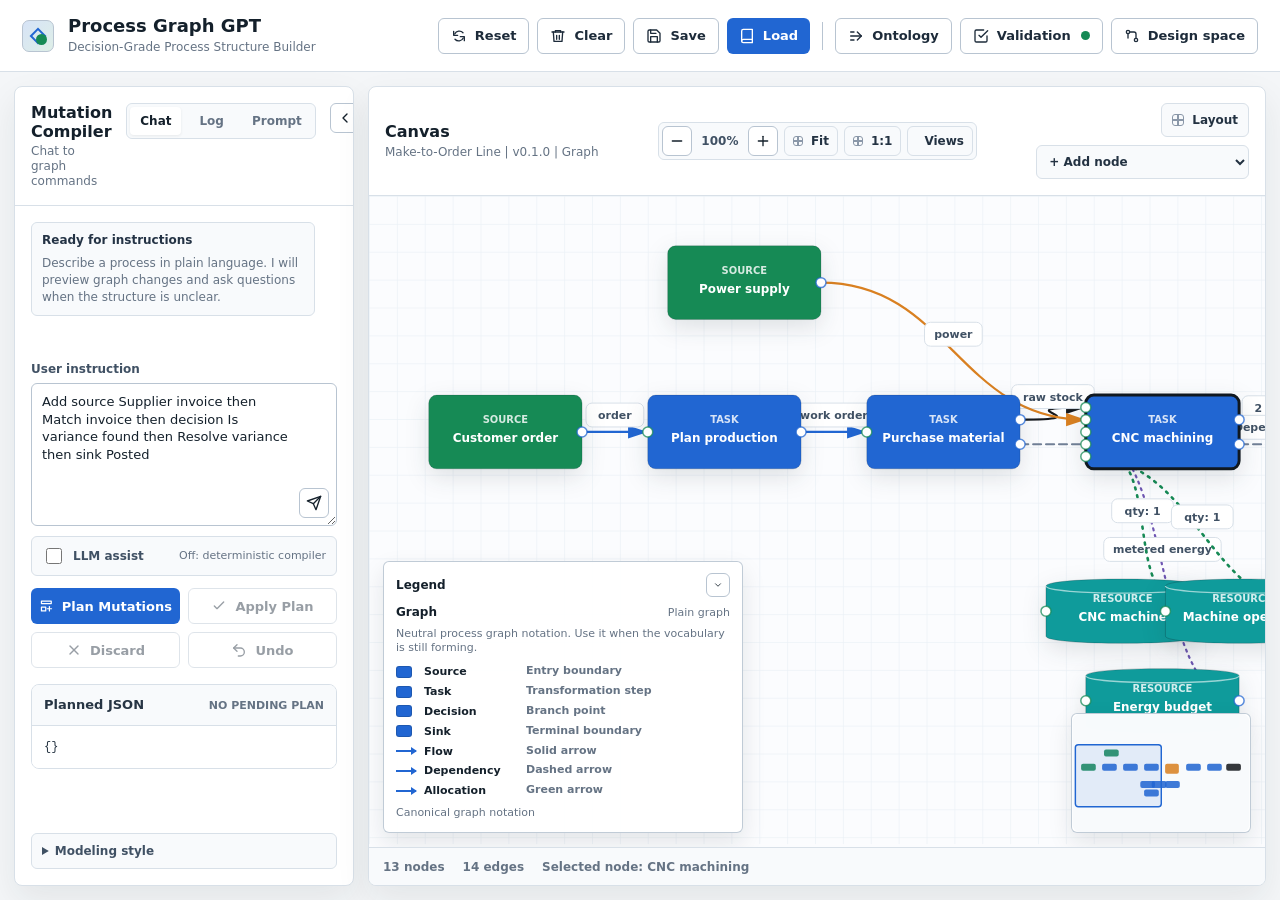
==== commit 02c10145: "Add feature-flagged LLM assist compiler" ====
--- a/index.html
+++ b/index.html
@@ -80,6 +80,11 @@
                 <svg viewBox="0 0 24 24" aria-hidden="true"><path d="M22 2 11 13" /><path d="m22 2-7 20-4-9-9-4Z" /></svg>
               </button>
             </div>
+            <label class="checkbox-field assist-mode">
+              <input type="checkbox" id="llmAssistToggle" />
+              <span>LLM assist</span>
+              <small id="llmAssistStatus">Off: deterministic compiler</small>
+            </label>
             <div class="button-row compiler-actions">
               <button class="button primary" id="planMutationsButton" type="button">
                 <svg viewBox="0 0 24 24" aria-hidden="true"><path d="M4 4h16v4H4z" /><path d="M4 14h7v6H4z" /><path d="M17 13v7" /><path d="M13.5 16.5h7" /></svg>
--- a/styles.css
+++ b/styles.css
@@ -259,6 +259,21 @@
   font-weight: 720;
 }
 
+.assist-mode {
+  margin-top: 10px;
+  padding: 8px 10px;
+  border: 1px solid var(--border);
+  border-radius: var(--radius-sm);
+  background: var(--surface-2);
+}
+
+.assist-mode small {
+  margin-left: auto;
+  color: var(--muted);
+  font-size: 11px;
+  line-height: 1.3;
+}
+
 .tab-row {
   padding: 3px;
   background: var(--surface-2);
